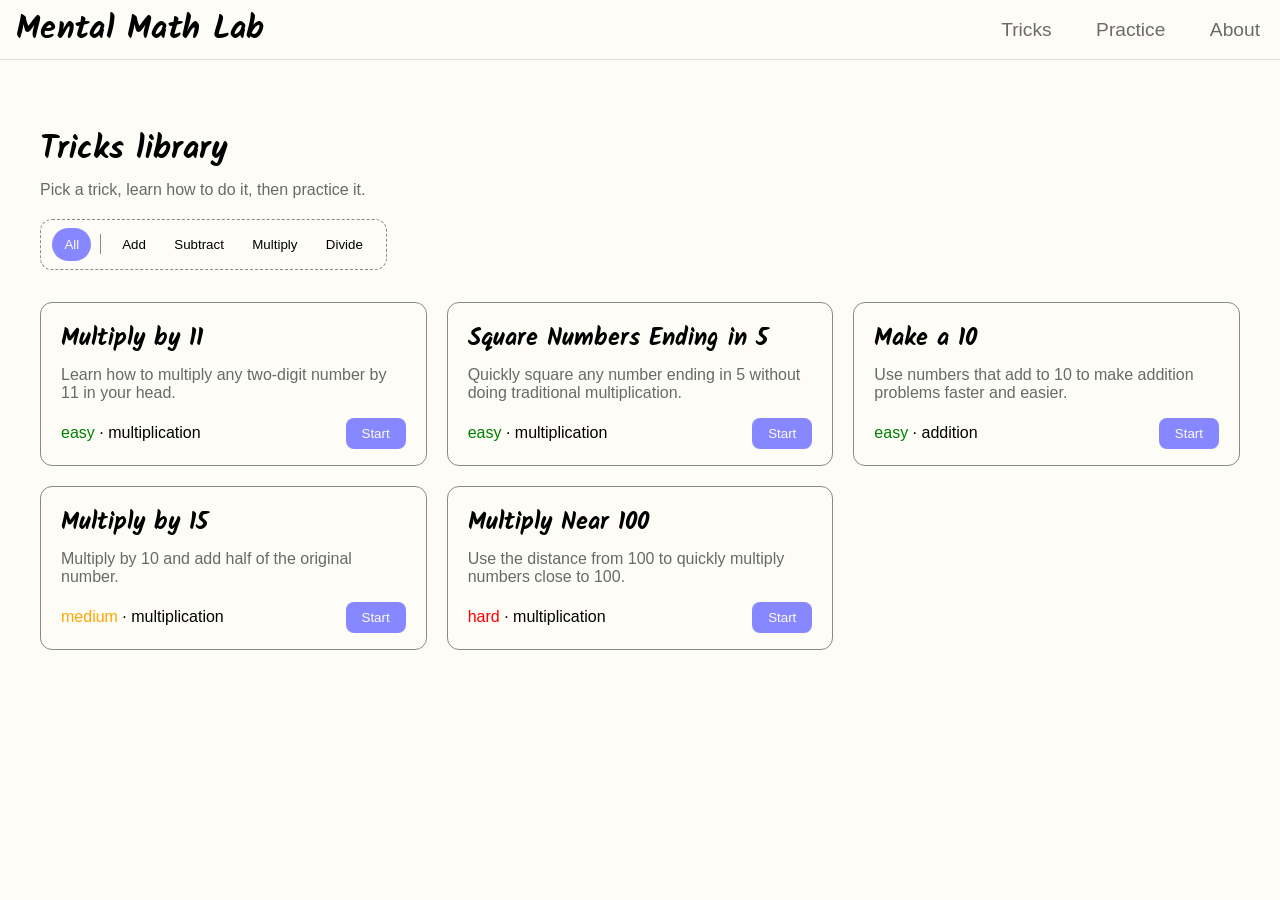
==== index.html @ 8d8b8178 "made the filter buttons work" ====
<!DOCTYPE html>
<html lang="en">
<head>
    <meta charset="UTF-8">
    <meta name="viewport" content="width=device-width, initial-scale=1.0">
    <title>Tricks</title>
    <link rel="preconnect" href="https://fonts.googleapis.com">
    <link href="https://fonts.googleapis.com/css2?family=Kalam:wght@400;700&family=Inter:wght@400;500;600;700&family=JetBrains+Mono:wght@500;700&display=swap" rel="stylesheet">
    <link rel="stylesheet" href="style.css">
</head>
<body>

    <nav>
        <div class="logo">Mental Math Lab</div>

        <div class="links">
            <button class="menuBtn" onclick="toggleMenu()" aria-label="Open menu">&#9776;</button>
            <button class="closeBtn" onclick="toggleMenu()" aria-label="Close menu">&#9746;</button>
            <ul id="menu">
                <li><a href="#">Tricks</a></li>
                <li><a href="#">Practice</a></li>
                <li><a href="#">About</a></li>
            </ul>
        </div>
    </nav>

    <main>

        <header>
            <h1>Tricks library</h1>
            <p>Pick a trick, learn how to do it, then practice it.</p>
        </header>
    
        <div class="filters">
            <button class="active" data-filter="all">All</button>
            <div class="spacer"></div>
            <button data-filter="addition">Add</button>
            <button data-filter="subtraction">Subtract</button>
            <button data-filter="multiplication">Multiply</button>
            <button data-filter="division">Divide</button>
        </div>

        <div class="gallery">

            <div class="card" data-category="multiplication">
                <h2>Multiply by 11</h2>
                <p>Learn how to multiply any two-digit number by 11 in your head.</p>
                <div class="card-footer">
                    <div class="tags">
                        <span class="easy-difficulty">easy</span>
                        <span>·</span>
                        <span class="multi-category">multiplication</span>
                    </div>
                    <button class="start-btn">Start</button>
                </div>
            </div>

            <div class="card" data-category="multiplication">
                <h2>Square Numbers Ending in 5</h2>
                <p>Quickly square any number ending in 5 without doing traditional multiplication.</p>
                <div class="card-footer">
                    <div class="tags">
                        <span class="easy-difficulty">easy</span>
                        <span>·</span>
                        <span class="multi-category">multiplication</span>
                    </div>
                    <button class="start-btn">Start</button>
                </div>
            </div>

            <div class="card" data-category="addition">
                <h2>Make a 10</h2>
                <p>Use numbers that add to 10 to make addition problems faster and easier.</p>
                <div class="card-footer">
                    <div class="tags">
                        <span class="easy-difficulty">easy</span>
                        <span>·</span>
                        <span class="add-category">addition</span>
                    </div>
                    <button class="start-btn">Start</button>
                </div>
            </div>

            <div class="card" data-category="multiplication">
                <h2>Multiply by 15</h2>
                <p>Multiply by 10 and add half of the original number.</p>
                <div class="card-footer">
                    <div class="tags">
                        <span class="medium-difficulty">medium</span>
                        <span>·</span>
                        <span class="multi-category">multiplication</span>
                    </div>
                    <button class="start-btn">Start</button>
                </div>
            </div>

            <div class="card" data-category="multiplication">
                <h2>Multiply Near 100</h2>
                <p>Use the distance from 100 to quickly multiply numbers close to 100.</p>
                <div class="card-footer">
                    <div class="tags">
                        <span class="hard-difficulty">hard</span>
                        <span>·</span>
                        <span class="multi-category">multiplication</span>
                    </div>
                    <button class="start-btn">Start</button>
                </div>
            </div>

        </div>

    </main>
    
    <script src="script.js"></script>
</body>
</html>
---- style.css ----
:root {
    --nav-height: 60px;

    --link-color: #6B6B6B;
    --link-hover-color: #000000;

    --text-color: #222;
    --muted-text: #676a69;
    --border-color: #888b8a;
    --light-border: #e0e0e0;

    --bg-color: #fdfcf7;
}

* {
    margin: 0;
    padding: 0;
    box-sizing: border-box;
    font-family: 'Arial', sans-serif;
}

body {
    background-color: var(--bg-color);
}

nav {
    width: 100%;
    height: var(--nav-height);
    display: flex;
    align-items: center;
    justify-content: space-between;
    border-bottom: 1px solid #e0e0e0;
    position: relative;
}


.logo {
    font-family: 'Kalam', cursive;
    font-weight: 700;
    font-size: 2rem;
    color: black;
    letter-spacing: 0.3px;
    gap: 0.4rem;
    margin-left: 1rem;
}

.links {
    display: flex;
    align-items: center;
}

ul li {
    list-style: none;
    display: inline-block;
    margin: 0px 20px;
}

ul li a {
    text-decoration: none;
    color: var(--link-color);
    font-size: 1.2rem;
}

ul li a:hover {
    text-decoration: underline;
    color: var(--link-hover-color);
    text-underline-offset: 4px;
}

.closeBtn, .menuBtn {
    display: none;
    margin: 0 20px;
    font-size: 2rem;
    cursor: pointer;
    background: none;
    border: none;
    color: black;
}

@media only screen and (max-width: 700px) {
    .menuBtn {
        display: block;
    }
    nav.menu-open .menuBtn {
        display: none;
    }
    nav.menu-open .closeBtn {
        display: block;
    }

    ul {
        display: none;
    }
    ul li{
        display: block;
        margin: 20px;
    }
    .menuBtn {
        display: block;
    }

    .logo {
        font-size: 1.5rem;
    }

    #menu {
        display: none;
        width: 100%;
        background: var(--bg-color);
        border-bottom: 1px solid #e0e0e0;
        position: absolute;
        top: var(--nav-height);
        right: 0;
        text-align: center;
        padding: 10px 0;
        z-index: 10;
    }

    #menu.show {
        display: block;
    }

}

main {
    width: min(100% - 40px, 1200px);
    margin: 0 auto;
    padding-top: 3rem;
    position: relative;
    z-index: 1;
}

header {
    margin: 1rem 0 1.2rem;
    padding: 0;
}

header h1 {
    font-family: 'Kalam', cursive;
    margin: 0 0 0.4rem;
}

header p {
    margin: 0;
    color: var(--muted-text);
}

.filters {
    display: flex;
    align-items: center;
    gap: 0.25rem;
    border: 1px dashed var(--border-color);
    border-radius: 12px;
    padding: 0.5rem 0.7rem;
    margin: 12px 0 2rem;
    width: fit-content;
}

.filters button {
    border: 1px solid transparent;
    border-radius: 24px;
    background: none;
    padding: 0.5rem 0.7rem;
    cursor: pointer;
    transition: background 0.15s ease, border-color 0.15s ease;
}

.filters button:hover {
    border-color: var(--border-color);
}

.filters button.active {
    background: rgb(135, 135, 255);
    color: var(--bg-color);
}

.filters button.active:hover {
    border-color: transparent;
}

.spacer {
    width: 1px;
    height: 20px;
    background-color: var(--border-color);
    margin: 0 0.3rem;
}

.gallery {
    display: grid;
    grid-template-columns: repeat(3, minmax(0, 1fr));
    gap: 20px;
    width: 100%;
    margin: 0 auto;
}

@media (max-width: 1100px) {
    .gallery {
        grid-template-columns: repeat(2, minmax(0, 1fr));
    }
}

@media (max-width: 800px) {
    main {
        width: min(100% - 30px, 500px);
    }

    .gallery {
        grid-template-columns: 1fr;
    }
}

.card {
    border: 1px solid var(--border-color);
    border-radius: 12px;
    padding: 1rem 1.25rem;
    margin: 0;
    width: auto;   
    min-width: 0;
    transition: transform 0.2s ease, box-shadow 0.2s ease;
}

.card:hover {
    transform: translateY(-2px);
    box-shadow: 0 4px 8px rgba(0, 0, 0, 0.1);
}

.card h2 {
    font-size: 1.5rem;
    margin-bottom: 0.5rem;
    font-family: 'Kalam', cursive;
}

.card p {
    font-size: 1rem;
    color: var(--muted-text);
    margin-bottom: 1rem;
}

.card-footer {
    margin-top: 1rem;
    display: flex;
    justify-content: space-between;
    align-items: center;
}

.card .start-btn {
    background-color: rgb(135, 135, 255);
    color: var(--bg-color);
    border: none;
    padding: 0.5rem 1rem;
    border-radius: 8px;
    cursor: pointer;
    transition: background-color 0.2s ease;
}

.card .start-btn:hover {
    background-color: rgb(92, 92, 198);
}

.easy-difficulty {
    color: green;
}

.medium-difficulty {
    color: orange;
}

.hard-difficulty {
    color: red;
}
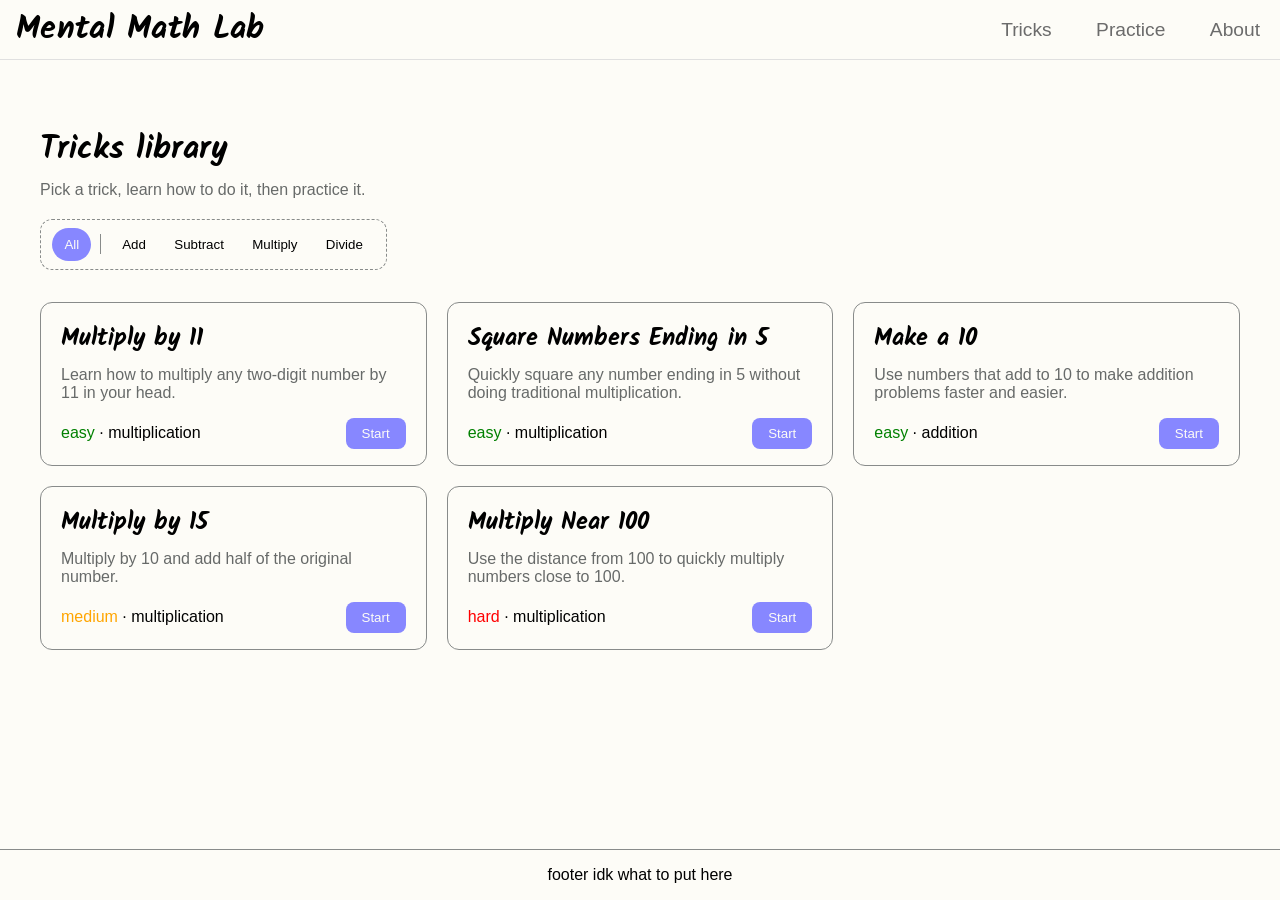
==== commit 5e6c8245: "finished the practice page front-end but it still itsn't fully finished looks a bit off" ====
--- a/index.html
+++ b/index.html
@@ -15,11 +15,11 @@
 
         <div class="links">
             <button class="menuBtn" onclick="toggleMenu()" aria-label="Open menu">&#9776;</button>
-            <button class="closeBtn" onclick="toggleMenu()" aria-label="Close menu">&#9746;</button>
+            <button class="closeBtn" onclick="toggleMenu()" aria-label="Close menu">&#10005;</button>
             <ul id="menu">
-                <li><a href="#">Tricks</a></li>
-                <li><a href="#">Practice</a></li>
-                <li><a href="#">About</a></li>
+                <li><a href="index.html">Tricks</a></li>
+                <li><a href="practice.html">Practice</a></li>
+                <li><a href="about.html">About</a></li>
             </ul>
         </div>
     </nav>
@@ -106,11 +106,13 @@
                     <button class="start-btn">Start</button>
                 </div>
             </div>
-
         </div>
-
     </main>
     
+    <footer>
+        <p>footer idk what to put here</p>
+    </footer>
+
     <script src="script.js"></script>
 </body>
 </html>
--- a/style.css
+++ b/style.css
@@ -21,6 +21,9 @@
 
 body {
     background-color: var(--bg-color);
+    min-height: 100vh;
+    display: flex;
+    flex-direction: column;
 }
 
 nav {
@@ -59,6 +62,7 @@
     text-decoration: none;
     color: var(--link-color);
     font-size: 1.2rem;
+    transition: color 0.2s ease, text-decoration 0.2s ease;
 }
 
 ul li a:hover {
@@ -81,9 +85,11 @@
     .menuBtn {
         display: block;
     }
+
     nav.menu-open .menuBtn {
         display: none;
     }
+
     nav.menu-open .closeBtn {
         display: block;
     }
@@ -91,10 +97,12 @@
     ul {
         display: none;
     }
+
     ul li{
         display: block;
-        margin: 20px;
-    }
+        margin: 25px;
+    }
+
     .menuBtn {
         display: block;
     }
@@ -128,6 +136,8 @@
     padding-top: 3rem;
     position: relative;
     z-index: 1;
+    flex: 1;
+    margin-bottom: 1rem;
 }
 
 header {
@@ -257,6 +267,10 @@
     background-color: rgb(92, 92, 198);
 }
 
+.card .start-btn:active {
+    background-color: rgb(75, 75, 160);
+}
+
 .easy-difficulty {
     color: green;
 }
@@ -267,4 +281,167 @@
 
 .hard-difficulty {
     color: red;
+}
+
+/*Practice page styles*/
+.catergories {
+    max-width: 650px;
+    margin: 0 auto;
+    display: flex;
+    align-items: center;
+    gap: 0.5rem;
+}
+
+.catergories button {
+    border: 1px solid;
+    border-radius: 24px;
+    background: none;
+    padding: 0.5rem 0.7rem;
+    cursor: pointer;
+    transition: background 0.15s ease, border-color 0.15s ease;
+}
+
+.catergories button:hover {
+    background-color: rgb(241, 241, 255);
+}
+
+.catergories button.active {
+    background: rgb(135, 135, 255);
+    color: var(--bg-color);
+    border: 1px solid transparent;
+}
+
+.range {
+    max-width: 650px;
+    margin: 1.5rem auto;
+    padding: 1rem;
+    border: 1.5px dashed var(--border-color);
+    border-radius: 12px;
+    background-color: var(--bg-color);
+    display: flex;
+    align-items: center;
+    justify-content: space-between;
+    gap: 1.5rem;
+}
+
+.num-group {
+    display: flex;
+    flex-direction: column;
+    align-items: center;
+    gap: 0.6rem;
+    flex: 1;
+}
+
+.group-title {
+    font-size: 0.95rem;
+    font-weight: 600;
+    color: var(--text-color);
+}
+
+.inputs {
+    display: flex;
+    align-items: center;
+    gap: 0.6rem;
+}
+
+.inputs label {
+    display: flex;
+    align-items: center;
+    gap: 0.3rem;
+    font-size: 0.85rem;
+    color: var(--muted-text);
+}
+
+.inputs input[type="number"] {
+    width: 55px;
+    padding: 0.35rem;
+    text-align: center;
+    font-size: 0.95rem;
+    font-family: inherit;
+    border: 1px solid var(--border-color);
+    border-radius: 6px;
+    background-color: #f4f3ee;
+    color: var(--text-color);
+    outline: none;
+    transition: all 0.15s ease;
+}
+
+.inputs input[type="number"]:focus {
+    border-color: rgb(135, 135, 255);
+    background-color: #ffffff;
+    box-shadow: 0 0 0 2px rgba(135, 135, 255, 0.2);
+}
+
+.range-separator {
+    font-size: 0.85rem;
+    color: var(--muted-text);
+}
+
+.range .spacer {
+    height: 45px;
+}
+
+@media (max-width: 550px) {
+    .range {
+        flex-direction: column;
+        gap: 1.25rem;
+    }
+
+    .range .spacer {
+        width: 100%;
+        height: 1px;
+    }
+}
+
+.workspace {
+    display: flex;
+    flex-direction: column;
+    align-items: center;
+    justify-content: center;
+    gap: 1.5rem;
+    margin: 3rem auto;
+}
+
+.equation {
+    font-size: 3.5rem;
+    margin: 0;
+    font-weight: 700;
+}
+
+#user-answer {
+    width: 200px;
+    padding: 0.6rem;
+    font-size: 1.5rem;
+    text-align: center;
+    font-weight: 600;
+    border: 2px solid var(--border-color);
+    border-radius: 8px;
+    background-color: #ffffff;
+    color: var(--text-color);
+    outline: none;
+    transition: all 0.2s ease;
+}
+
+#user-answer:focus {
+    border-color: rgb(135, 135, 255);
+    box-shadow: 0 0 0 3px rgba(135, 135, 255, 0.25);
+}
+
+#user-answer::-webkit-outer-spin-button,
+#user-answer::-webkit-inner-spin-button {
+    -webkit-appearance: none;
+    margin: 0;
+}
+#user-answer[type=number] {
+    appearance: textfield;
+    -moz-appearance: textfield;
+}
+
+footer {
+    display: flex;
+    align-items: center;
+    justify-content: space-around;
+    width: 100%;
+    border-top: 1px solid var(--border-color);
+    padding: 1rem 0;
 }
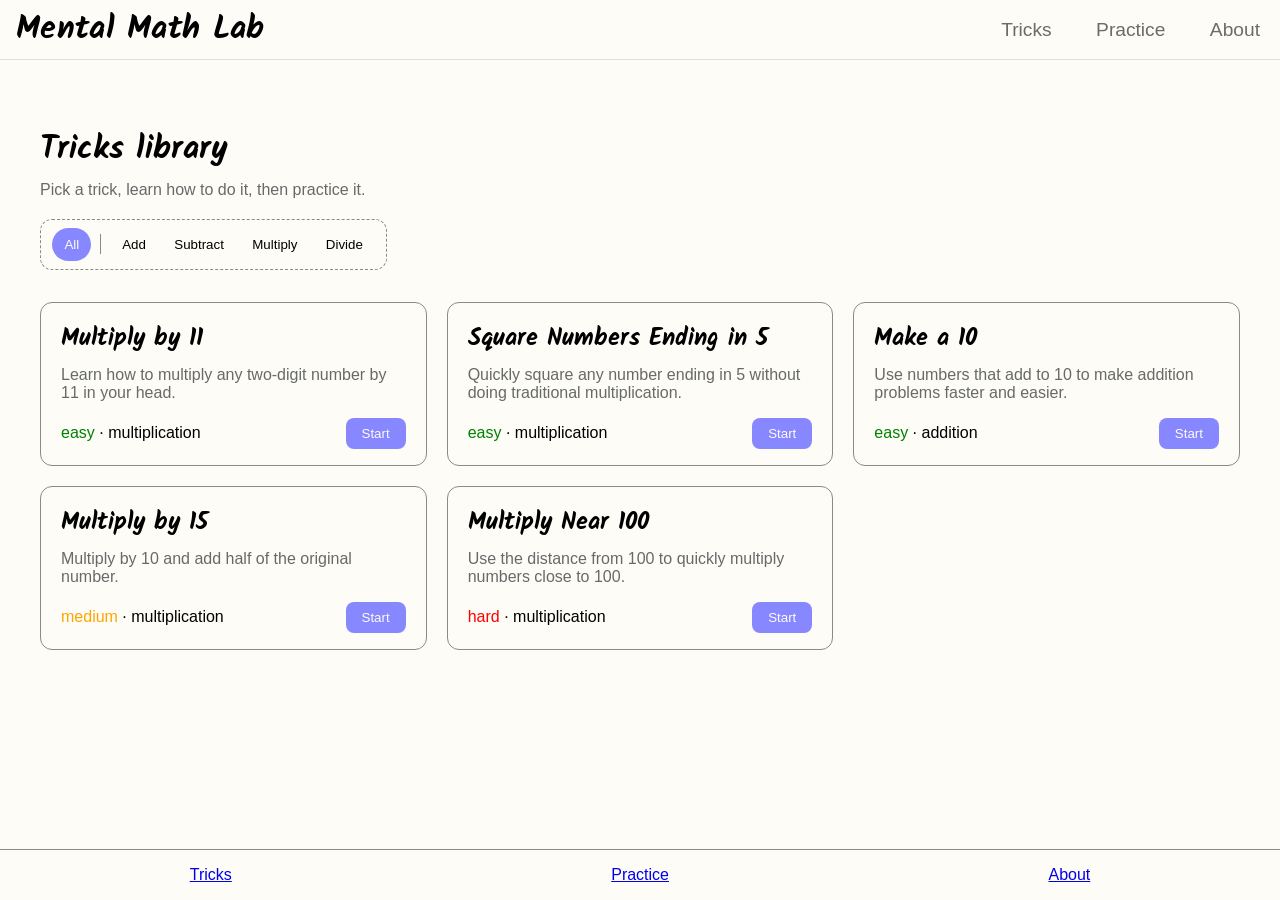
==== commit 7daa0cdc: "finished the teaching page for multiply by 11" ====
--- a/index.html
+++ b/index.html
@@ -51,7 +51,9 @@
                         <span>·</span>
                         <span class="multi-category">multiplication</span>
                     </div>
-                    <button class="start-btn">Start</button>
+                    <a href="multiply-by-11.html">
+                        <button class="start-btn">Start</button>
+                    </a>
                 </div>
             </div>
 
@@ -110,7 +112,9 @@
     </main>
     
     <footer>
-        <p>footer idk what to put here</p>
+        <p><a href="index.html">Tricks</a></p>
+        <p><a href="practice.html">Practice</a></p>
+        <p><a href="about.html">About</a></p>
     </footer>
 
     <script src="script.js"></script>
--- a/style.css
+++ b/style.css
@@ -32,7 +32,7 @@
     display: flex;
     align-items: center;
     justify-content: space-between;
-    border-bottom: 1px solid #e0e0e0;
+    border-bottom: 1px solid var(--light-border);
     position: relative;
 }
 
@@ -115,7 +115,7 @@
         display: none;
         width: 100%;
         background: var(--bg-color);
-        border-bottom: 1px solid #e0e0e0;
+        border-bottom: 1px solid var(--light-border);
         position: absolute;
         top: var(--nav-height);
         right: 0;
@@ -444,4 +444,114 @@
     width: 100%;
     border-top: 1px solid var(--border-color);
     padding: 1rem 0;
+}
+
+.footer-trick {
+    display: flex;
+    justify-content: space-between;
+    padding: 1rem;
+}
+
+footer button {
+    background-color: var(--bg-color);
+    color: black;
+    border: 1px solid var(--border-color);
+    padding: 0.5rem 1rem;
+    border-radius: 8px;
+    cursor: pointer;
+    transition: all 0.15s ease;
+}
+
+footer button:hover {
+    background-color: rgb(135, 135, 255);
+    color: var(--bg-color)
+}
+
+/*The page teaching the trick*/
+.lesson-tabs {
+    display: flex;
+    align-items: center;
+    width: fit-content;
+    justify-content: center;
+    border: 1px solid #888b8a;
+    border-radius: 12px;
+    padding: 0.25rem;
+    margin: 1rem auto;
+}
+
+.lesson-tab {
+    border: none;
+    background: none;
+    border-radius: 9px;
+    padding: 0.5rem 1rem;
+    margin: 0.5rem;
+    font-size: 1rem;
+    cursor: pointer;
+    color: #6B6B6B;
+
+    transition: background 0.15s ease, color 0.15s ease;
+}
+
+.lesson-tab:hover {
+    color: #000;
+}
+
+.lesson-tab.active {
+    background: rgb(135, 135, 255);
+    color: var(--bg-color);
+}
+
+.tab-divider {
+    width: 1px;
+    height: 20px;
+    background-color: #888b8a;
+}
+
+/*Multiply by 11 page */
+.explaination {
+    text-align: center;
+    max-width: 700px;
+    margin: 0 auto;
+}
+
+.example {
+    margin: 0.5rem 0;
+}
+
+.example h1 {
+    margin-bottom: 1rem;
+}
+
+.example h2 {
+    margin-bottom: 1rem;
+}
+
+.example p {
+    margin: 1.5rem 0 0.7rem;
+    color: #676a69;
+}
+
+.digits, .addition, .answer, .carry {
+    display: flex;
+    justify-content: center;
+    align-items: center;
+    gap: 1rem;
+    font-size: 2rem;
+    font-weight: 600;
+}
+
+.answer .middle {
+    background: rgb(135, 135, 255);
+    color: var(--bg-color);
+    padding: 0.1rem 0.4rem;
+    border-radius: 8px;
+}
+
+/*Practice page for the trick page*/
+.hidden {
+    display: none;
+}
+
+.practice-title {
+    text-align: center;
 }
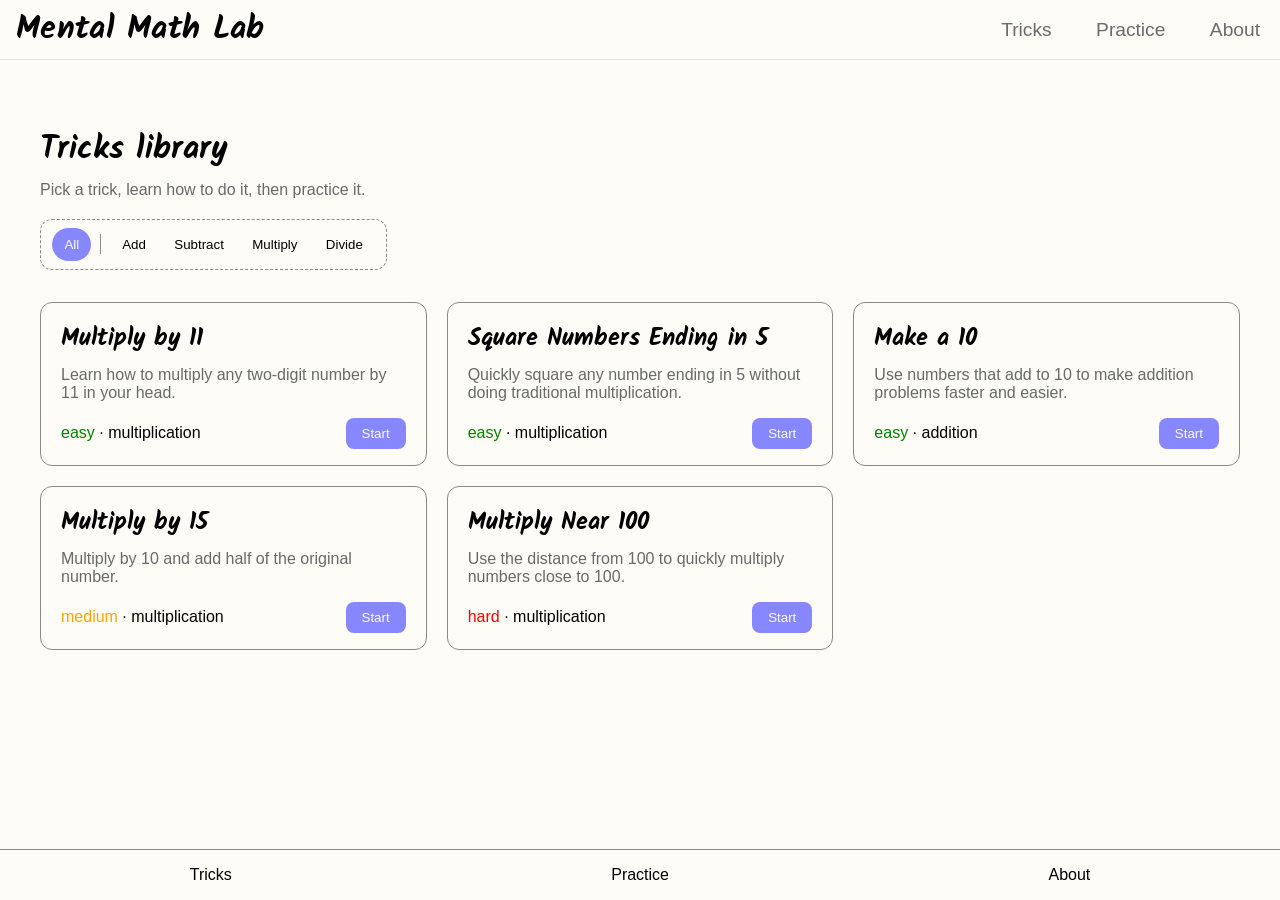
==== commit ac95d475: "finished the numbers ending in 5 page" ====
--- a/index.html
+++ b/index.html
@@ -3,7 +3,7 @@
 <head>
     <meta charset="UTF-8">
     <meta name="viewport" content="width=device-width, initial-scale=1.0">
-    <title>Tricks</title>
+    <title>Tricks Library</title>
     <link rel="preconnect" href="https://fonts.googleapis.com">
     <link href="https://fonts.googleapis.com/css2?family=Kalam:wght@400;700&family=Inter:wght@400;500;600;700&family=JetBrains+Mono:wght@500;700&display=swap" rel="stylesheet">
     <link rel="stylesheet" href="style.css">
@@ -42,7 +42,7 @@
 
         <div class="gallery">
 
-            <div class="card" data-category="multiplication">
+            <div class="card" data-category="multiplication" data-trick="multiply-by-11">
                 <h2>Multiply by 11</h2>
                 <p>Learn how to multiply any two-digit number by 11 in your head.</p>
                 <div class="card-footer">
@@ -51,13 +51,13 @@
                         <span>·</span>
                         <span class="multi-category">multiplication</span>
                     </div>
-                    <a href="multiply-by-11.html">
+                    
                         <button class="start-btn">Start</button>
-                    </a>
+                    
                 </div>
             </div>
 
-            <div class="card" data-category="multiplication">
+            <div class="card" data-category="multiplication" data-trick="square-num-ending-in-5">
                 <h2>Square Numbers Ending in 5</h2>
                 <p>Quickly square any number ending in 5 without doing traditional multiplication.</p>
                 <div class="card-footer">
--- a/style.css
+++ b/style.css
@@ -467,7 +467,18 @@
     color: var(--bg-color)
 }
 
+footer a {
+    color: black;
+    text-decoration: none;
+}
+
+footer a:hover {
+    text-decoration: underline;
+    color: var(--link-color);
+}
+
 /*The page teaching the trick*/
+
 .lesson-tabs {
     display: flex;
     align-items: center;
@@ -507,37 +518,54 @@
     background-color: #888b8a;
 }
 
-/*Multiply by 11 page */
+/*learning page */
+.trick-main {
+    display: flex;
+    flex-direction: column;
+    min-height: 0;
+    height: calc(100vh - var(--nav-height) - 70px); 
+    overflow: hidden;
+}
+
 .explaination {
     text-align: center;
     max-width: 700px;
     margin: 0 auto;
+    flex: 1;
+    display: flex;
+    flex-direction: column;
+    width: 100%;
 }
 
 .example {
-    margin: 0.5rem 0;
+    flex: 1;
+    display: flex;
+    flex-direction: column;
+    justify-content: center;
+    align-items: center;
+    margin: 0;
+    min-height: 0;
 }
 
 .example h1 {
-    margin-bottom: 1rem;
+    font-size: 3.5rem;
+    margin-bottom: 2rem;
+}
+
+.example p {
+    font-size: 1.5rem;
+    margin: 2rem 0 1rem;
+}
+
+.digits, .addition, .answer, .carry {
+    font-size: 4rem;
+    gap: 2rem;
+    margin: 1.5rem 0;
 }
 
 .example h2 {
-    margin-bottom: 1rem;
-}
-
-.example p {
-    margin: 1.5rem 0 0.7rem;
-    color: #676a69;
-}
-
-.digits, .addition, .answer, .carry {
-    display: flex;
-    justify-content: center;
-    align-items: center;
-    gap: 1rem;
-    font-size: 2rem;
-    font-weight: 600;
+    font-size: 3rem;
+    margin-top: 2rem;
 }
 
 .answer .middle {
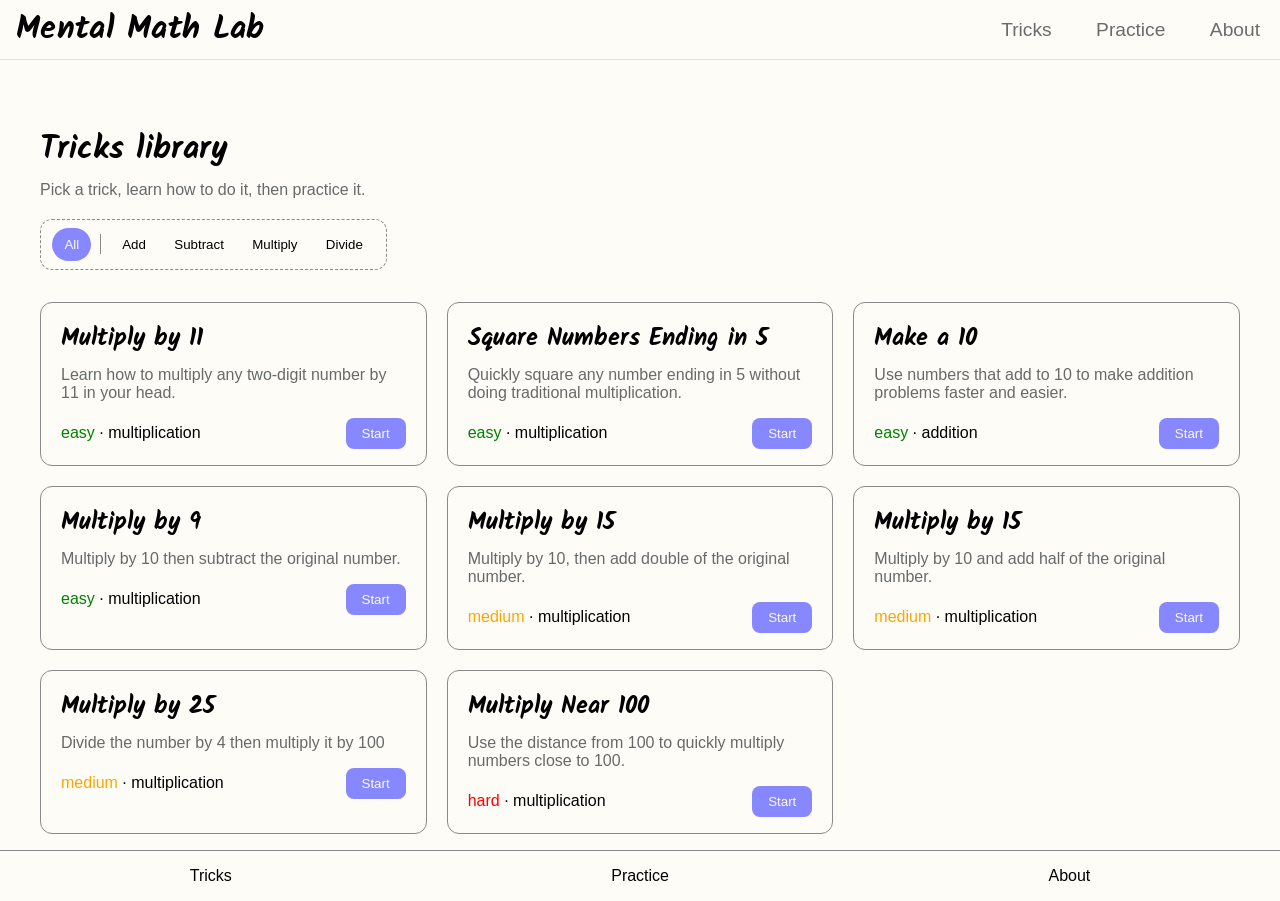
==== commit ebc543cc: "added a bunch of new lessons" ====
--- a/index.html
+++ b/index.html
@@ -3,7 +3,7 @@
 <head>
     <meta charset="UTF-8">
     <meta name="viewport" content="width=device-width, initial-scale=1.0">
-    <title>Tricks Library</title>
+    <title>Tricks Library | Mental Math Lab</title>
     <link rel="preconnect" href="https://fonts.googleapis.com">
     <link href="https://fonts.googleapis.com/css2?family=Kalam:wght@400;700&family=Inter:wght@400;500;600;700&family=JetBrains+Mono:wght@500;700&display=swap" rel="stylesheet">
     <link rel="stylesheet" href="style.css">
@@ -70,7 +70,7 @@
                 </div>
             </div>
 
-            <div class="card" data-category="addition">
+            <div class="card" data-category="addition" data-trick="make-a-10">
                 <h2>Make a 10</h2>
                 <p>Use numbers that add to 10 to make addition problems faster and easier.</p>
                 <div class="card-footer">
@@ -83,7 +83,33 @@
                 </div>
             </div>
 
-            <div class="card" data-category="multiplication">
+            <div class="card" data-category="multiplication" data-trick="multiply-by-9">
+                <h2>Multiply by 9</h2>
+                <p>Multiply by 10 then subtract the original number.</p>
+                <div class="card-footer">
+                    <div class="tags">
+                        <span class="easy-difficulty">easy</span>
+                        <span>·</span>
+                        <span class="multi-category">multiplication</span>
+                    </div>
+                    <button class="start-btn">Start</button>
+                </div>
+            </div>
+
+            <div class="card" data-category="multiplication" data-trick="multiply-by-12">
+                <h2>Multiply by 15</h2>
+                <p>Multiply by 10, then add double of the original number.</p>
+                <div class="card-footer">
+                    <div class="tags">
+                        <span class="medium-difficulty">medium</span>
+                        <span>·</span>
+                        <span class="multi-category">multiplication</span>
+                    </div>
+                    <button class="start-btn">Start</button>
+                </div>
+            </div>
+
+            <div class="card" data-category="multiplication" data-trick="multiply-by-15">
                 <h2>Multiply by 15</h2>
                 <p>Multiply by 10 and add half of the original number.</p>
                 <div class="card-footer">
@@ -96,7 +122,20 @@
                 </div>
             </div>
 
-            <div class="card" data-category="multiplication">
+            <div class="card" data-category="multiplication" data-trick="multiply-by-25">
+                <h2>Multiply by 25</h2>
+                <p>Divide the number by 4 then multiply it by 100</p>
+                <div class="card-footer">
+                    <div class="tags">
+                        <span class="medium-difficulty">medium</span>
+                        <span>·</span>
+                        <span class="multi-category">multiplication</span>
+                    </div>
+                    <button class="start-btn">Start</button>
+                </div>
+            </div>
+
+            <div class="card" data-category="multiplication" data-trick="multiply-near-100">
                 <h2>Multiply Near 100</h2>
                 <p>Use the distance from 100 to quickly multiply numbers close to 100.</p>
                 <div class="card-footer">
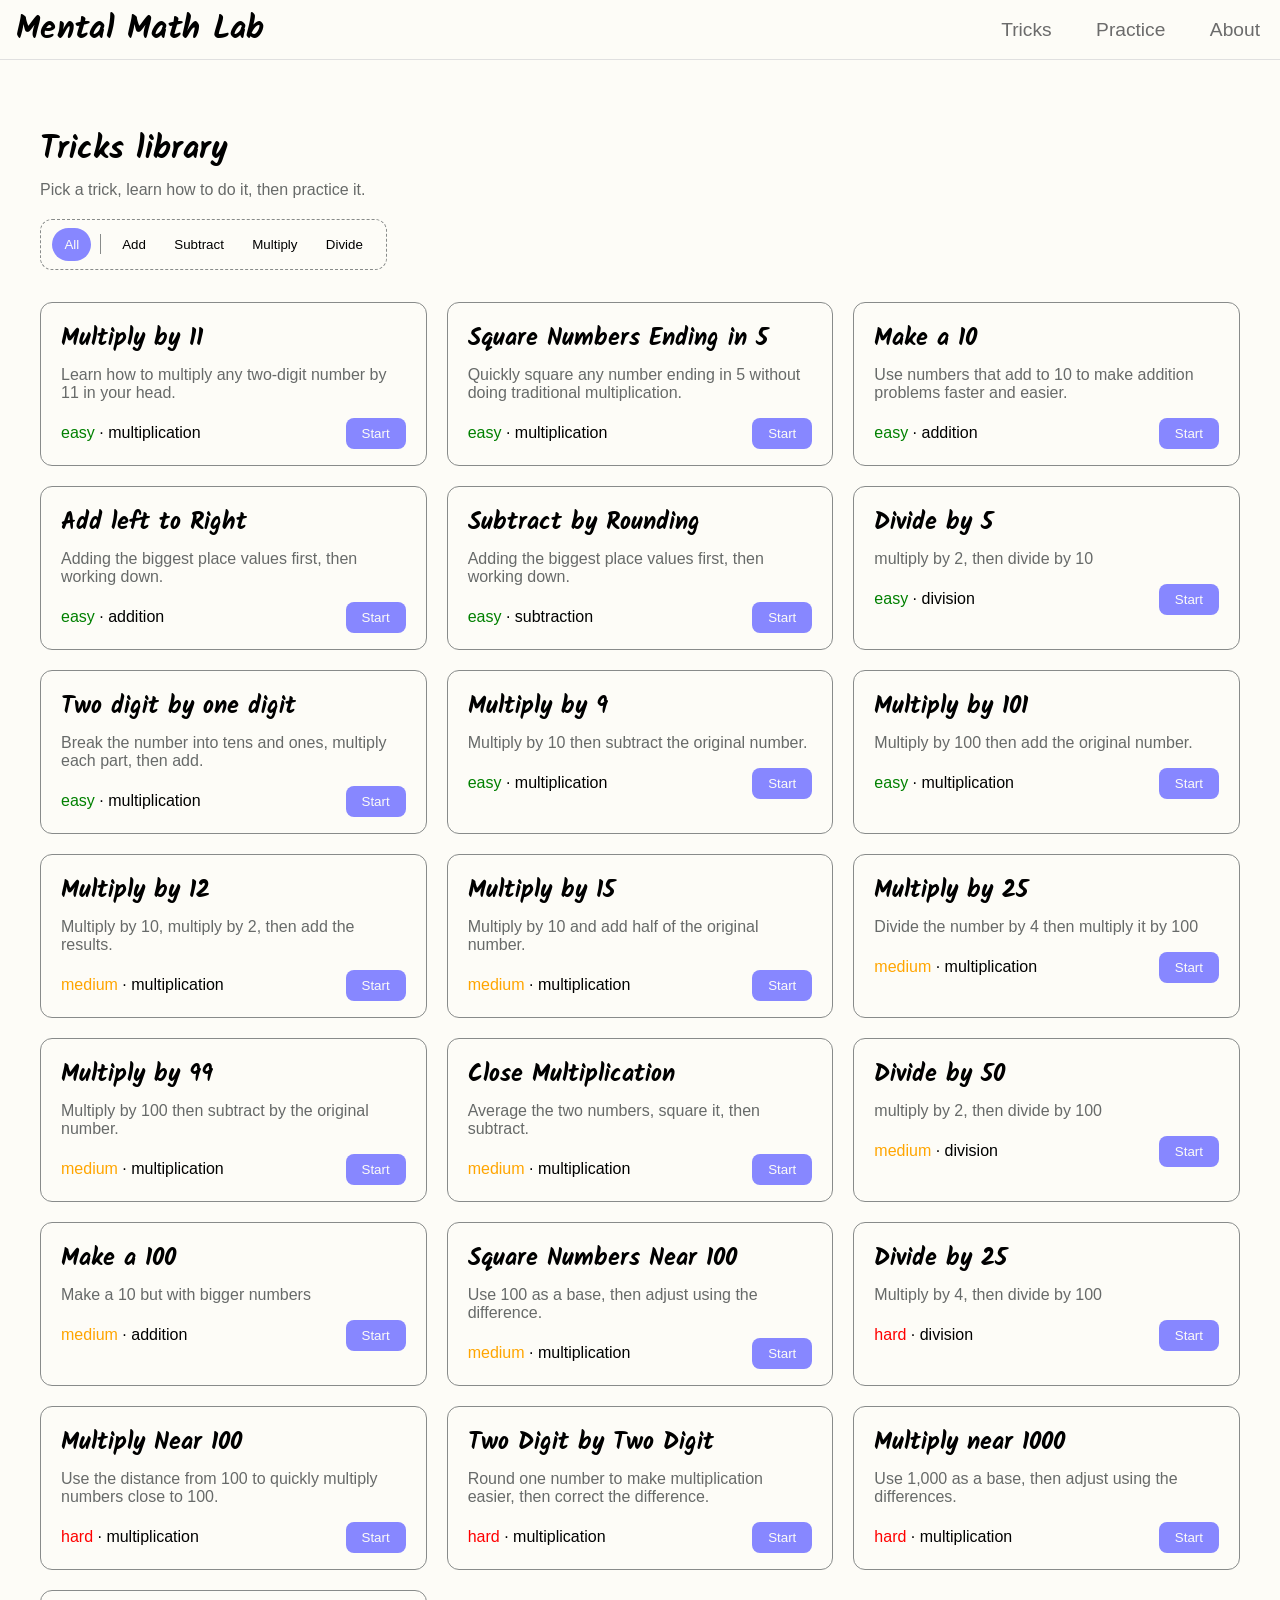
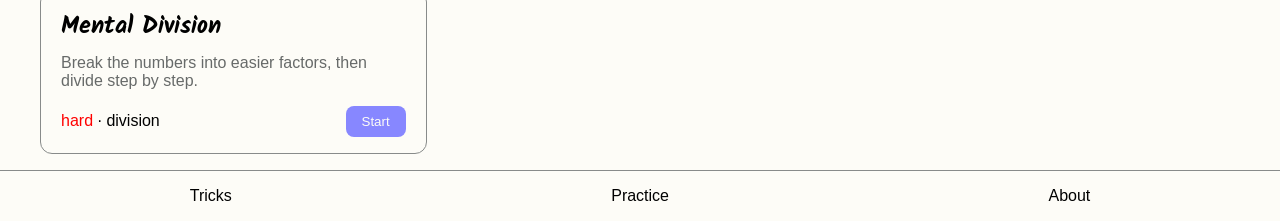
==== commit b9857269: "finished all the tricks" ====
--- a/index.html
+++ b/index.html
@@ -14,8 +14,11 @@
         <div class="logo">Mental Math Lab</div>
 
         <div class="links">
-            <button class="menuBtn" onclick="toggleMenu()" aria-label="Open menu">&#9776;</button>
-            <button class="closeBtn" onclick="toggleMenu()" aria-label="Close menu">&#10005;</button>
+            <button class="menuBtn" onclick="toggleMenu()" aria-label="Toggle menu">
+                <span></span>
+                <span></span>
+                <span></span>
+            </button>
             <ul id="menu">
                 <li><a href="index.html">Tricks</a></li>
                 <li><a href="practice.html">Practice</a></li>
@@ -83,6 +86,58 @@
                 </div>
             </div>
 
+            <div class="card" data-category="addition" data-trick="add-left-to-right">
+                <h2>Add left to Right</h2>
+                <p>Adding the biggest place values first, then working down.</p>
+                <div class="card-footer">
+                    <div class="tags">
+                        <span class="easy-difficulty">easy</span>
+                        <span>·</span>
+                        <span class="add-category">addition</span>
+                    </div>
+                    <button class="start-btn">Start</button>
+                </div>
+            </div>
+
+            <div class="card" data-category="subtraction" data-trick="subtract-by-rounding">
+                <h2>Subtract by Rounding</h2>
+                <p>Adding the biggest place values first, then working down.</p>
+                <div class="card-footer">
+                    <div class="tags">
+                        <span class="easy-difficulty">easy</span>
+                        <span>·</span>
+                        <span class="subtraction-category">subtraction</span>
+                    </div>
+                    <button class="start-btn">Start</button>
+                </div>
+            </div>
+
+            <div class="card" data-category="division" data-trick="divide-by-5">
+                <h2>Divide by 5</h2>
+                <p>multiply by 2, then divide by 10</p>
+                <div class="card-footer">
+                    <div class="tags">
+                        <span class="easy-difficulty">easy</span>
+                        <span>·</span>
+                        <span class="division-category">division</span>
+                    </div>
+                    <button class="start-btn">Start</button>
+                </div>
+            </div>
+
+            <div class="card" data-category="multiplication" data-trick="two-digit-by-one-digit">
+                <h2>Two digit by one digit</h2>
+                <p>Break the number into tens and ones, multiply each part, then add.</p>
+                <div class="card-footer">
+                    <div class="tags">
+                        <span class="easy-difficulty">easy</span>
+                        <span>·</span>
+                        <span class="multiplication-category">multiplication</span>
+                    </div>
+                    <button class="start-btn">Start</button>
+                </div>
+            </div>
+
             <div class="card" data-category="multiplication" data-trick="multiply-by-9">
                 <h2>Multiply by 9</h2>
                 <p>Multiply by 10 then subtract the original number.</p>
@@ -90,15 +145,28 @@
                     <div class="tags">
                         <span class="easy-difficulty">easy</span>
                         <span>·</span>
-                        <span class="multi-category">multiplication</span>
+                        <span class="multiplication-category">multiplication</span>
+                    </div>
+                    <button class="start-btn">Start</button>
+                </div>
+            </div>
+
+            <div class="card" data-category="multiplication" data-trick="multiply-by-101">
+                <h2>Multiply by 101</h2>
+                <p>Multiply by 100 then add the original number.</p>
+                <div class="card-footer">
+                    <div class="tags">
+                        <span class="easy-difficulty">easy</span>
+                        <span>·</span>
+                        <span class="multiplication-category">multiplication</span>
                     </div>
                     <button class="start-btn">Start</button>
                 </div>
             </div>
 
             <div class="card" data-category="multiplication" data-trick="multiply-by-12">
-                <h2>Multiply by 15</h2>
-                <p>Multiply by 10, then add double of the original number.</p>
+                <h2>Multiply by 12</h2>
+                <p>Multiply by 10, multiply by 2, then add the results.</p>
                 <div class="card-footer">
                     <div class="tags">
                         <span class="medium-difficulty">medium</span>
@@ -135,6 +203,84 @@
                 </div>
             </div>
 
+            <div class="card" data-category="multiplication" data-trick="multiply-by-99">
+                <h2>Multiply by 99</h2>
+                <p>Multiply by 100 then subtract by the original number.</p>
+                <div class="card-footer">
+                    <div class="tags">
+                        <span class="medium-difficulty">medium</span>
+                        <span>·</span>
+                        <span class="multi-category">multiplication</span>
+                    </div>
+                    <button class="start-btn">Start</button>
+                </div>
+            </div>
+
+            <div class="card" data-category="multiplication" data-trick="close-together-multiplication">
+                <h2>Close Multiplication</h2>
+                <p>Average the two numbers, square it, then subtract.</p>
+                <div class="card-footer">
+                    <div class="tags">
+                        <span class="medium-difficulty">medium</span>
+                        <span>·</span>
+                        <span class="multi-category">multiplication</span>
+                    </div>
+                    <button class="start-btn">Start</button>
+                </div>
+            </div>
+
+            <div class="card" data-category="division" data-trick="divide-by-50">
+                <h2>Divide by 50</h2>
+                <p>multiply by 2, then divide by 100</p>
+                <div class="card-footer">
+                    <div class="tags">
+                        <span class="medium-difficulty">medium</span>
+                        <span>·</span>
+                        <span class="division-category">division</span>
+                    </div>
+                    <button class="start-btn">Start</button>
+                </div>
+            </div>
+
+            <div class="card" data-category="addition" data-trick="make-a-100">
+                <h2>Make a 100</h2>
+                <p>Make a 10 but with bigger numbers</p>
+                <div class="card-footer">
+                    <div class="tags">
+                        <span class="medium-difficulty">medium</span>
+                        <span>·</span>
+                        <span class="multi-category">addition</span>
+                    </div>
+                    <button class="start-btn">Start</button>
+                </div>
+            </div>
+
+            <div class="card" data-category="multiplication" data-trick="square-numbers-near-100">
+                <h2>Square Numbers Near 100</h2>
+                <p>Use 100 as a base, then adjust using the difference.</p>
+                <div class="card-footer">
+                    <div class="tags">
+                        <span class="medium-difficulty">medium</span>
+                        <span>·</span>
+                        <span class="multi-category">multiplication</span>
+                    </div>
+                    <button class="start-btn">Start</button>
+                </div>
+            </div>
+
+            <div class="card" data-category="division" data-trick="divide-by-25">
+                <h2>Divide by 25</h2>
+                <p>Multiply by 4, then divide by 100</p>
+                <div class="card-footer">
+                    <div class="tags">
+                        <span class="hard-difficulty">hard</span>
+                        <span>·</span>
+                        <span class="division-category">division</span>
+                    </div>
+                    <button class="start-btn">Start</button>
+                </div>
+            </div>
+
             <div class="card" data-category="multiplication" data-trick="multiply-near-100">
                 <h2>Multiply Near 100</h2>
                 <p>Use the distance from 100 to quickly multiply numbers close to 100.</p>
@@ -147,6 +293,46 @@
                     <button class="start-btn">Start</button>
                 </div>
             </div>
+
+            <div class="card" data-category="multiplication" data-trick="two-digit-by-two-digit">
+                <h2>Two Digit by Two Digit</h2>
+                <p>Round one number to make multiplication easier, then correct the difference.</p>
+                <div class="card-footer">
+                    <div class="tags">
+                        <span class="hard-difficulty">hard</span>
+                        <span>·</span>
+                        <span class="multi-category">multiplication</span>
+                    </div>
+                    <button class="start-btn">Start</button>
+                </div>
+            </div>
+
+            <div class="card" data-category="multiplication" data-trick="multiply-near-1000">
+                <h2>Multiply near 1000</h2>
+                <p>Use 1,000 as a base, then adjust using the differences.</p>
+                <div class="card-footer">
+                    <div class="tags">
+                        <span class="hard-difficulty">hard</span>
+                        <span>·</span>
+                        <span class="multi-category">multiplication</span>
+                    </div>
+                    <button class="start-btn">Start</button>
+                </div>
+            </div>
+
+            <div class="card" data-category="division" data-trick="mental-division">
+                <h2>Mental Division</h2>
+                <p>Break the numbers into easier factors, then divide step by step.</p>
+                <div class="card-footer">
+                    <div class="tags">
+                        <span class="hard-difficulty">hard</span>
+                        <span>·</span>
+                        <span class="division-category">division</span>
+                    </div>
+                    <button class="start-btn">Start</button>
+                </div>
+            </div>
+
         </div>
     </main>
     
--- a/style.css
+++ b/style.css
@@ -16,7 +16,7 @@
     margin: 0;
     padding: 0;
     box-sizing: border-box;
-    font-family: 'Arial', sans-serif;
+    font-family: 'Inter', sans-serif;
 }
 
 body {
@@ -62,6 +62,7 @@
     text-decoration: none;
     color: var(--link-color);
     font-size: 1.2rem;
+    font-weight: 500;
     transition: color 0.2s ease, text-decoration 0.2s ease;
 }
 
@@ -71,40 +72,33 @@
     text-underline-offset: 4px;
 }
 
-.closeBtn, .menuBtn {
+.menuBtn {
     display: none;
-    margin: 0 20px;
-    font-size: 2rem;
-    cursor: pointer;
+    flex-direction: column;
+    justify-content: center;
+    align-items: center;
+    gap: 5px;
+    width: 44px;
+    height: 44px;
+    margin: 0 10px;
     background: none;
     border: none;
-    color: black;
+    cursor: pointer;
+    padding: 0;
+}
+
+.menuBtn span {
+    display: block;
+    width: 24px;
+    height: 3px;
+    background-color: black;
+    border-radius: 2px;
+    transition: transform 0.25s ease, opacity 0.2s ease;
 }
 
 @media only screen and (max-width: 700px) {
     .menuBtn {
-        display: block;
-    }
-
-    nav.menu-open .menuBtn {
-        display: none;
-    }
-
-    nav.menu-open .closeBtn {
-        display: block;
-    }
-
-    ul {
-        display: none;
-    }
-
-    ul li{
-        display: block;
-        margin: 25px;
-    }
-
-    .menuBtn {
-        display: block;
+        display: flex;
     }
 
     .logo {
@@ -128,8 +122,27 @@
         display: block;
     }
 
-}
-
+    ul {
+        display: none;
+    }
+
+    ul li {
+        display: block;
+        margin: 25px;
+    }
+}
+
+nav.menu-open .menuBtn span:nth-child(1) {
+    transform: translateY(8px) rotate(45deg);
+}
+
+nav.menu-open .menuBtn span:nth-child(2) {
+    opacity: 0;
+}
+
+nav.menu-open .menuBtn span:nth-child(3) {
+    transform: translateY(-8px) rotate(-45deg);
+}
 main {
     width: min(100% - 40px, 1200px);
     margin: 0 auto;
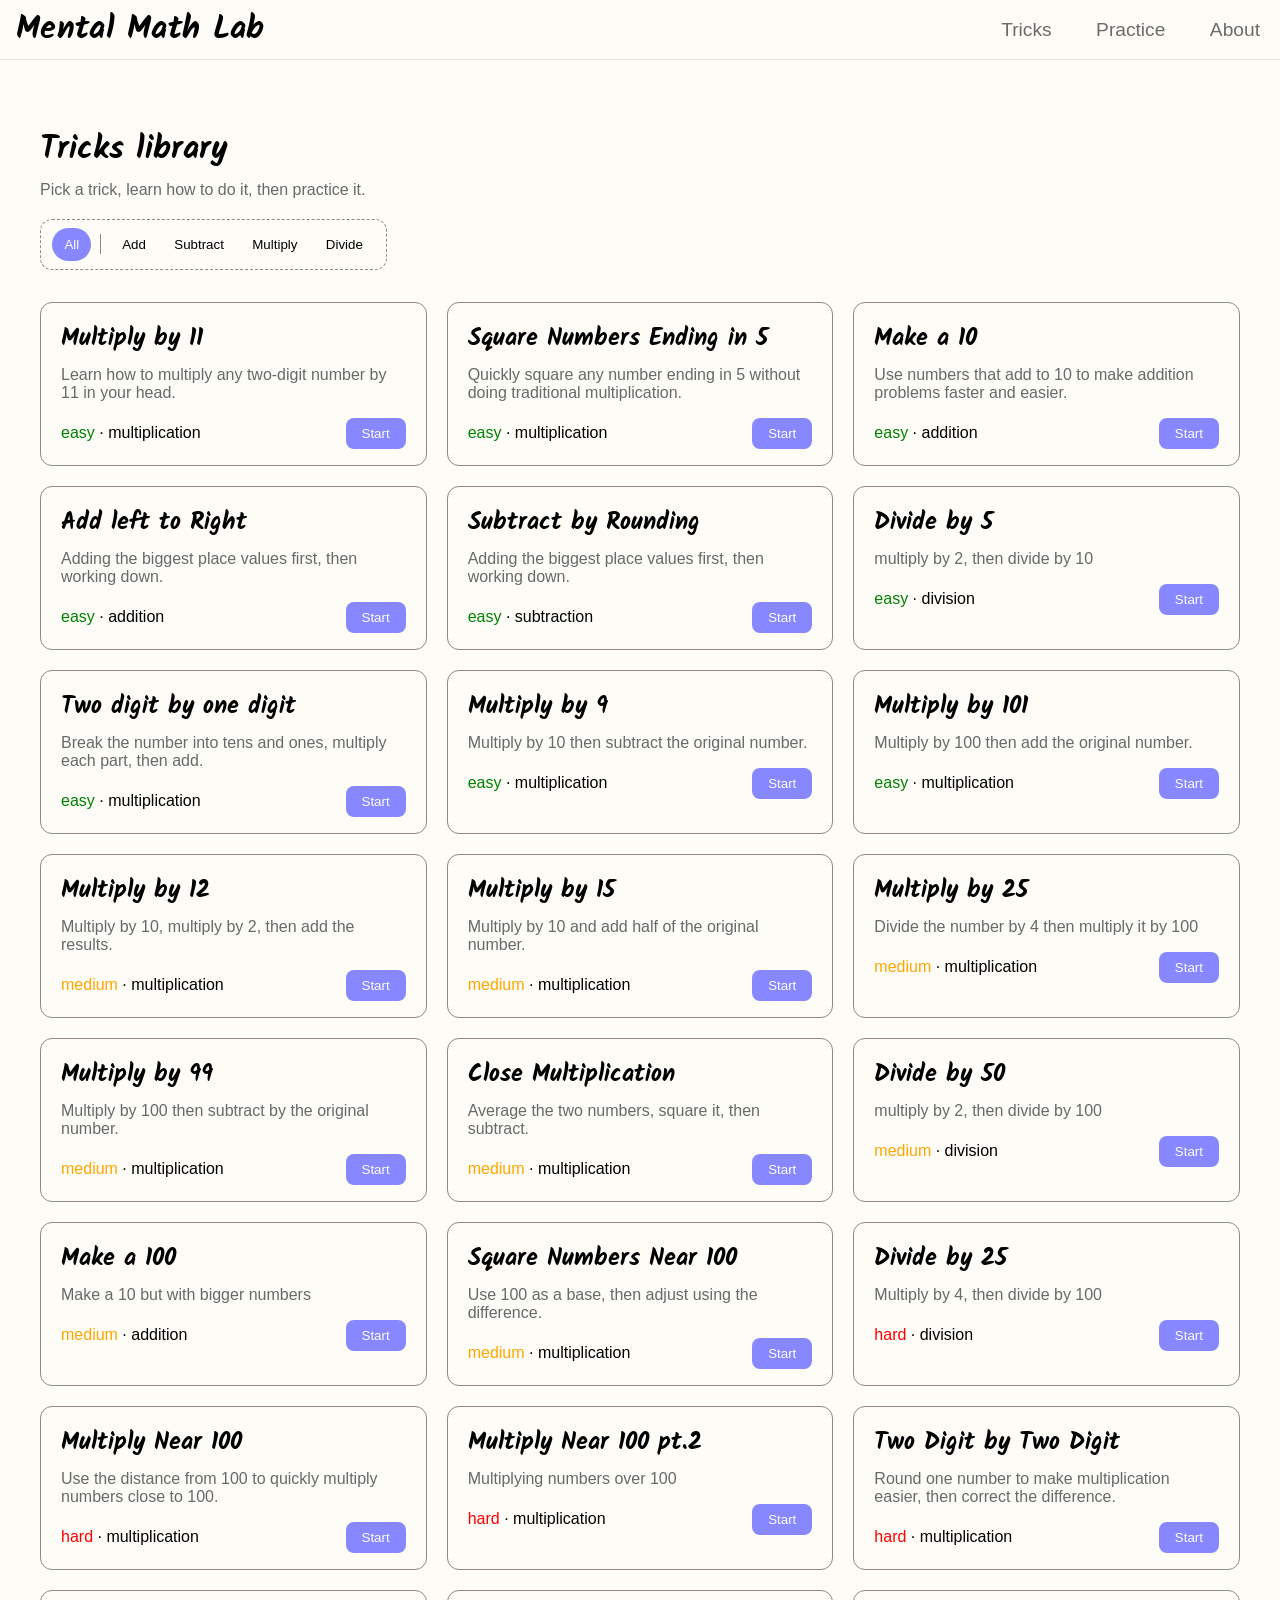
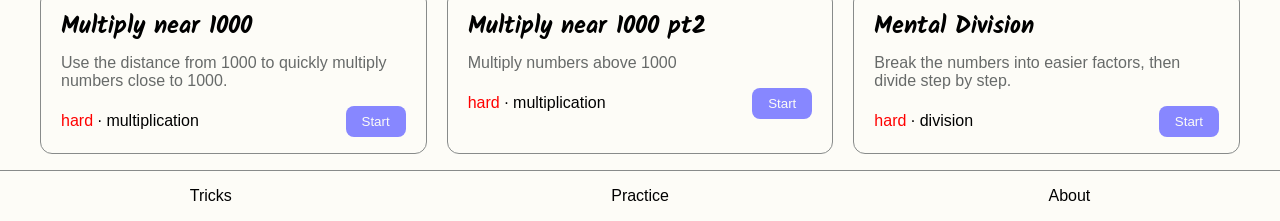
==== commit 7b623683: "finished about page and added 2 tricks" ====
--- a/index.html
+++ b/index.html
@@ -294,6 +294,19 @@
                 </div>
             </div>
 
+            <div class="card" data-category="multiplication" data-trick="multiply-near-100-pt2">
+                <h2>Multiply Near 100 pt.2</h2>
+                <p>Multiplying numbers over 100</p>
+                <div class="card-footer">
+                    <div class="tags">
+                        <span class="hard-difficulty">hard</span>
+                        <span>·</span>
+                        <span class="multi-category">multiplication</span>
+                    </div>
+                    <button class="start-btn">Start</button>
+                </div>
+            </div>
+
             <div class="card" data-category="multiplication" data-trick="two-digit-by-two-digit">
                 <h2>Two Digit by Two Digit</h2>
                 <p>Round one number to make multiplication easier, then correct the difference.</p>
@@ -309,7 +322,20 @@
 
             <div class="card" data-category="multiplication" data-trick="multiply-near-1000">
                 <h2>Multiply near 1000</h2>
-                <p>Use 1,000 as a base, then adjust using the differences.</p>
+                <p>Use the distance from 1000 to quickly multiply numbers close to 1000.</p>
+                <div class="card-footer">
+                    <div class="tags">
+                        <span class="hard-difficulty">hard</span>
+                        <span>·</span>
+                        <span class="multi-category">multiplication</span>
+                    </div>
+                    <button class="start-btn">Start</button>
+                </div>
+            </div>
+
+            <div class="card" data-category="multiplication" data-trick="multiply-near-1000-pt2">
+                <h2>Multiply near 1000 pt2</h2>
+                <p>Multiply numbers above 1000</p>
                 <div class="card-footer">
                     <div class="tags">
                         <span class="hard-difficulty">hard</span>
--- a/style.css
+++ b/style.css
@@ -595,4 +595,32 @@
 
 .practice-title {
     text-align: center;
+}
+
+/*about page*/
+.about-section {
+    max-width: 700px;
+    margin: 0 auto 2rem;
+    padding-bottom: 2rem;
+    border-bottom: 1px dashed var(--light-border);
+}
+
+.about-section:last-child {
+    border-bottom: none;
+}
+
+.about-section h2 {
+    font-family: 'Kalam', cursive;
+    font-size: 1.5rem;
+    margin-bottom: 0.75rem;
+}
+
+.about-section p {
+    color: var(--muted-text);
+    line-height: 1.6;
+}
+
+.about-section em {
+    color: var(--text-color);
+    font-style: italic;
 }
